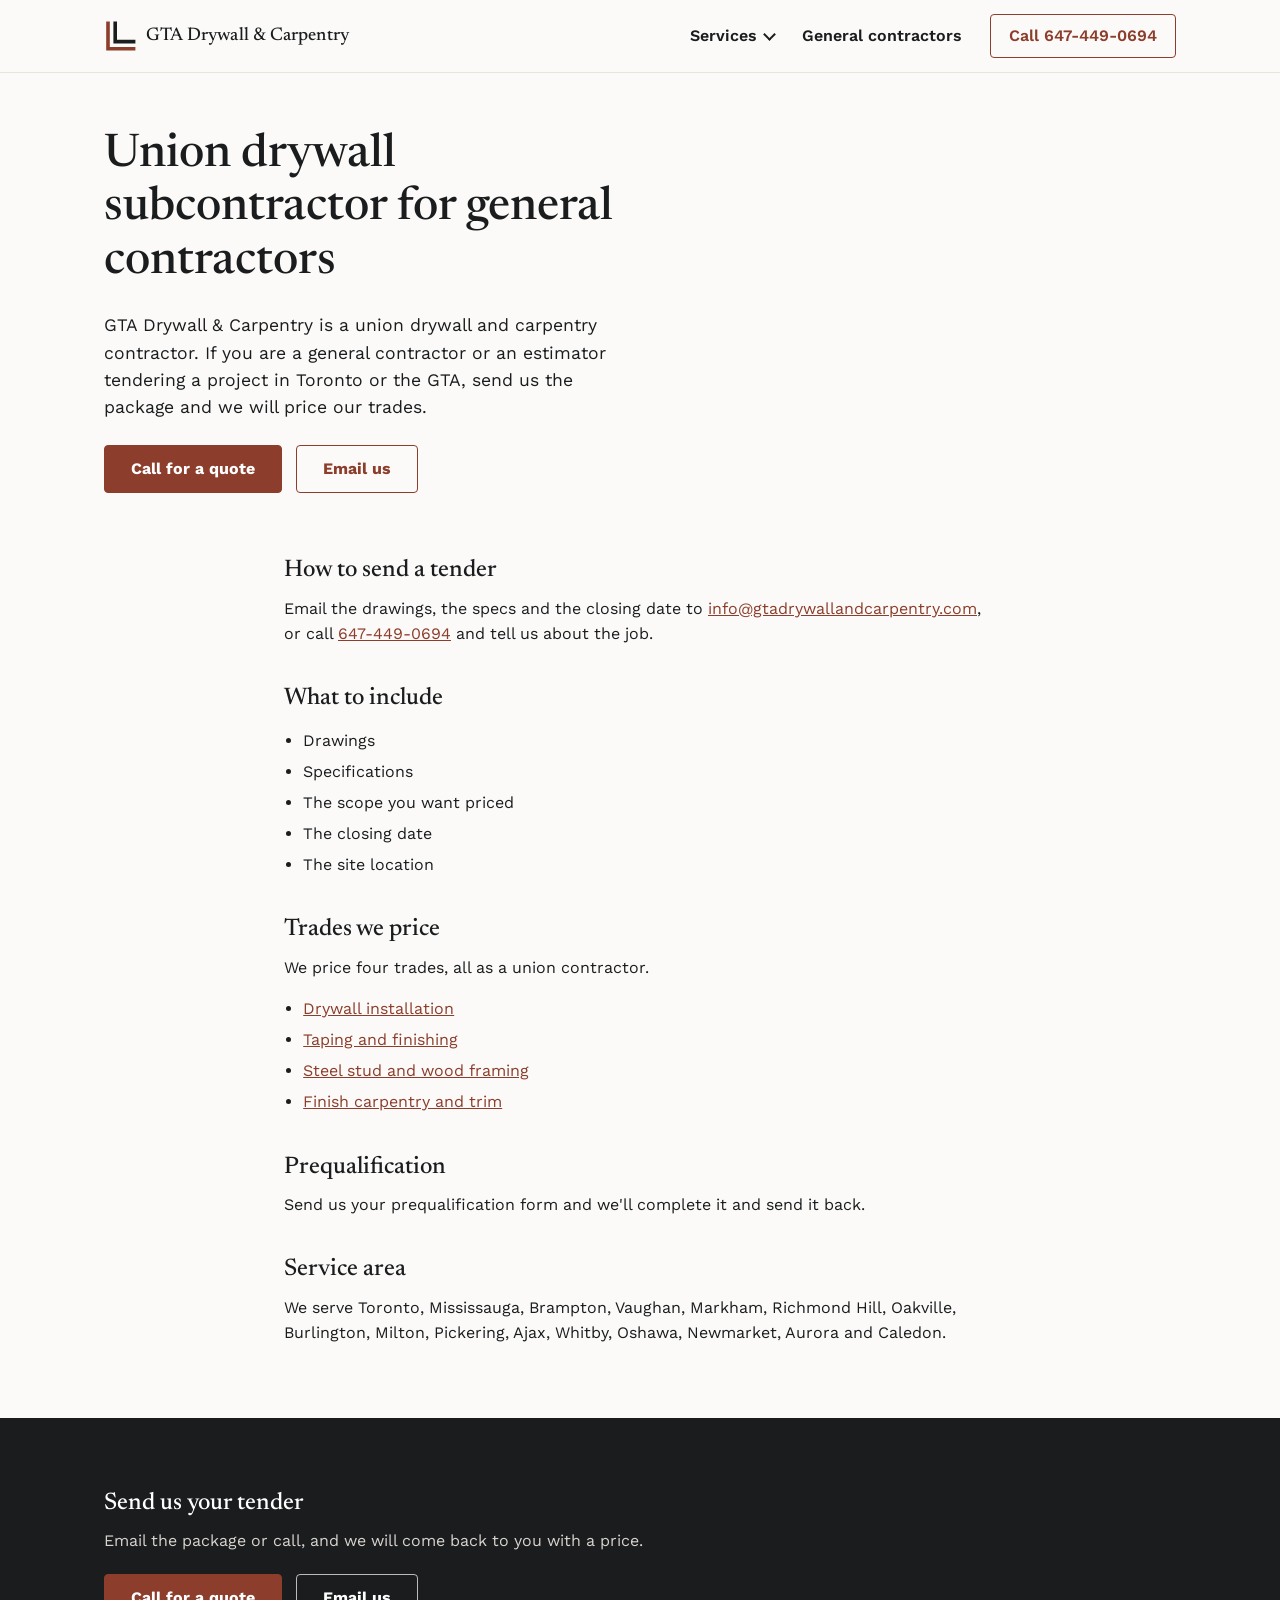
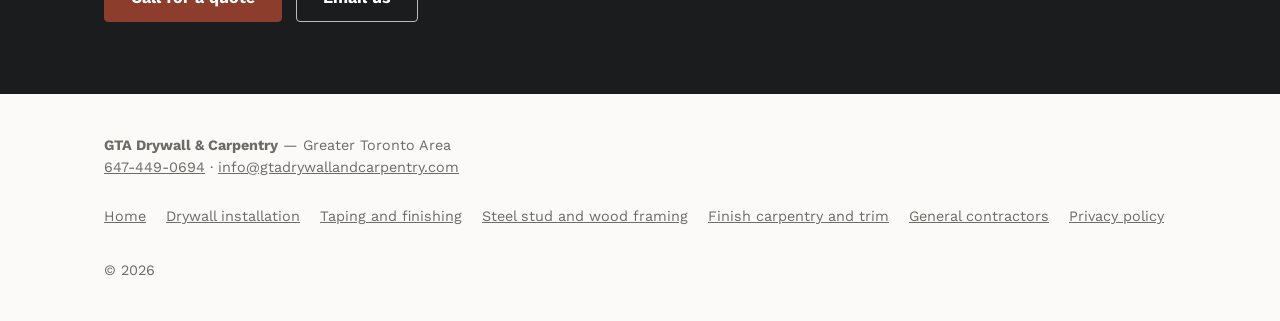
==== general-contractors/index.html @ cbb1dd58 "feat: multi-page SEO site with service and contractor pages Adds four service pages, a general contr" ====
<!doctype html>
<html lang="en-CA">
<head>
<meta charset="UTF-8">
<meta name="viewport" content="width=device-width, initial-scale=1">
<title>Union Drywall Subcontractor in Toronto &amp; the GTA</title>
<meta name="description" content="Union drywall subcontractor for general contractors in Toronto and the GTA. Email drawings, specs and the closing date, or call. We price four trades.">
<link rel="canonical" href="https://gtadrywallandcarpentry.com/general-contractors/">
<meta name="robots" content="index, follow">

<meta property="og:type" content="website">
<meta property="og:title" content="Union Drywall Subcontractor in Toronto &amp; the GTA">
<meta property="og:description" content="Union drywall subcontractor for general contractors in Toronto and the GTA. Email drawings, specs and the closing date, or call. We price four trades.">
<meta property="og:url" content="https://gtadrywallandcarpentry.com/general-contractors/">
<meta property="og:image" content="https://gtadrywallandcarpentry.com/images/hero-finished-interior.jpg">
<meta property="og:site_name" content="GTA Drywall &amp; Carpentry">
<meta property="og:locale" content="en_CA">
<meta name="twitter:card" content="summary_large_image">
<meta name="twitter:title" content="Union Drywall Subcontractor in Toronto &amp; the GTA">
<meta name="twitter:description" content="Union drywall subcontractor for general contractors in Toronto and the GTA. Email drawings, specs and the closing date, or call. We price four trades.">
<meta name="twitter:image" content="https://gtadrywallandcarpentry.com/images/hero-finished-interior.jpg">

<link rel="icon" href="/favicon.ico" sizes="any">
<link rel="icon" href="/favicon.svg" type="image/svg+xml">
<link rel="icon" href="/favicon-96x96.png" sizes="96x96" type="image/png">
<link rel="apple-touch-icon" href="/apple-touch-icon.png">
<link rel="manifest" href="/site.webmanifest">

<link rel="preconnect" href="https://fonts.googleapis.com">
<link rel="preconnect" href="https://fonts.gstatic.com" crossorigin>
<link href="https://fonts.googleapis.com/css2?family=Newsreader:wght@400;500&family=Work+Sans:wght@400;600;700&display=swap" rel="stylesheet">

<link rel="stylesheet" href="/styles.css">
<script type="application/ld+json">
{
  "@context": "https://schema.org",
  "@type": "WebPage",
  "name": "Union Drywall Subcontractor in Toronto & the GTA",
  "url": "https://gtadrywallandcarpentry.com/general-contractors/",
  "description": "Union drywall subcontractor for general contractors in Toronto and the GTA. Email drawings, specs and the closing date, or call. We price four trades.",
  "about": {
    "@id": "https://gtadrywallandcarpentry.com/#business"
  }
}
</script>
<script type="application/ld+json">
{
  "@context": "https://schema.org",
  "@type": "BreadcrumbList",
  "itemListElement": [
    {
      "@type": "ListItem",
      "position": 1,
      "name": "Home",
      "item": "https://gtadrywallandcarpentry.com/"
    },
    {
      "@type": "ListItem",
      "position": 2,
      "name": "General contractors",
      "item": "https://gtadrywallandcarpentry.com/general-contractors/"
    }
  ]
}
</script>
</head>
<body>
<a class="skip-link" href="#main">Skip to content</a>

<header class="site-header">
  <div class="container">
    <a class="brand" href="/" aria-label="GTA Drywall & Carpentry, home">
      <svg width="32" height="32" viewBox="0 0 40 40" fill="none" aria-hidden="true">
        <path d="M5 4 V36 H37" stroke="#8C3D2B" stroke-width="4.5" stroke-linecap="square"/>
        <path d="M14 4 V27 H37" stroke="#1A1C1E" stroke-width="4.5" stroke-linecap="square"/>
      </svg>
      <span class="brand-word">GTA Drywall &amp; Carpentry</span>
    </a>
    <nav class="site-nav" aria-label="Main">
      <details class="nav-services">
        <summary>Services</summary>
        <ul><li><a href="/services/drywall-installation/">Drywall installation</a></li><li><a href="/services/taping-and-finishing/">Taping and finishing</a></li><li><a href="/services/steel-stud-framing/">Steel stud and wood framing</a></li><li><a href="/services/finish-carpentry/">Finish carpentry and trim</a></li></ul>
      </details>
      <a class="nav-link" href="/general-contractors/">General contractors</a>
    </nav>
    <a class="header-call" href="tel:+16474490694">Call 647-449-0694</a>
  </div>
</header>
<main id="main">

  <section class="page-intro">
    <div class="container">
      <div>
        <h1>Union drywall subcontractor for general contractors</h1>
        <p class="lead">GTA Drywall &amp; Carpentry is a union drywall and carpentry contractor. If you are a general contractor or an estimator tendering a project in Toronto or the GTA, send us the package and we will price our trades.</p>
        <div class="hero-ctas">
          <a class="btn btn-primary" href="tel:+16474490694">Call for a quote</a>
          <a class="btn btn-outline" href="mailto:info@gtadrywallandcarpentry.com">Email us</a>
        </div>
      </div>
    </div>
  </section>

  <section class="prose">
    <div class="container">
      <h2>How to send a tender</h2>
      <p>Email the drawings, the specs and the closing date to <a href="mailto:info@gtadrywallandcarpentry.com">info@gtadrywallandcarpentry.com</a>, or call <a href="tel:+16474490694">647-449-0694</a> and tell us about the job.</p>

      <h2>What to include</h2>
      <ul>
        <li>Drawings</li>
        <li>Specifications</li>
        <li>The scope you want priced</li>
        <li>The closing date</li>
        <li>The site location</li>
      </ul>

      <h2>Trades we price</h2>
      <p>We price four trades, all as a union contractor.</p>
      <ul>
        <li><a href="/services/drywall-installation/">Drywall installation</a></li>
        <li><a href="/services/taping-and-finishing/">Taping and finishing</a></li>
        <li><a href="/services/steel-stud-framing/">Steel stud and wood framing</a></li>
        <li><a href="/services/finish-carpentry/">Finish carpentry and trim</a></li>
      </ul>

      <h2>Prequalification</h2>
      <p>Send us your prequalification form and we'll complete it and send it back.</p>

      <h2>Service area</h2>
      <p>We serve Toronto, Mississauga, Brampton, Vaughan, Markham, Richmond Hill, Oakville, Burlington, Milton, Pickering, Ajax, Whitby, Oshawa, Newmarket, Aurora and Caledon.</p>
    </div>
  </section>

  <section class="cta-block">
    <div class="container">
      <h2>Send us your tender</h2>
      <p>Email the package or call, and we will come back to you with a price.</p>
      <div class="hero-ctas">
        <a class="btn btn-primary" href="tel:+16474490694">Call for a quote</a>
        <a class="btn btn-secondary" href="mailto:info@gtadrywallandcarpentry.com">Email us</a>
      </div>
    </div>
  </section>

</main>

<footer class="site-footer">
  <div class="container">
    <div>
      <strong>GTA Drywall &amp; Carpentry</strong> — Greater Toronto Area<br>
      <a href="tel:+16474490694">647-449-0694</a> · <a href="mailto:info@gtadrywallandcarpentry.com">info@gtadrywallandcarpentry.com</a>
    </div>
    <ul class="footer-links">
      <li><a href="/">Home</a></li>
      <li><a href="/services/drywall-installation/">Drywall installation</a></li><li><a href="/services/taping-and-finishing/">Taping and finishing</a></li><li><a href="/services/steel-stud-framing/">Steel stud and wood framing</a></li><li><a href="/services/finish-carpentry/">Finish carpentry and trim</a></li>
      <li><a href="/general-contractors/">General contractors</a></li>
      <li><a href="/privacy-policy/">Privacy policy</a></li>
      <li>&copy; 2026</li>
    </ul>
  </div>
</footer>

</body>
</html>
---- styles.css ----
/* GTA Drywall & Carpentry — styles.css */

:root {
  --chalk: #FBFAF8;
  --ink: #1A1C1E;
  --oxblood: #8C3D2B;
  --ash: #6E6B66;
  --card-white: #FFFFFF;
  --hairline: #E8E4DE;
}

* {
  box-sizing: border-box;
}

html {
  scroll-behavior: smooth;
}

body {
  margin: 0;
  background: var(--chalk);
  color: var(--ink);
  font-family: "Work Sans", Arial, sans-serif;
  font-weight: 400;
  line-height: 1.55;
  -webkit-font-smoothing: antialiased;
}

h1, h2, h3 {
  font-family: "Newsreader", Georgia, serif;
  font-weight: 500;
  line-height: 1.15;
  margin: 0 0 0.5em;
  color: var(--ink);
}

p {
  margin: 0 0 1em;
}

a {
  color: var(--oxblood);
}

img {
  display: block;
  max-width: 100%;
}

.container {
  max-width: 1120px;
  margin: 0 auto;
  padding: 0 24px;
}

/* Skip link */
.skip-link {
  position: absolute;
  left: -999px;
  top: 0;
  background: var(--oxblood);
  color: #fff;
  padding: 12px 20px;
  z-index: 100;
  border-radius: 0 0 4px 0;
}

.skip-link:focus {
  left: 0;
}

/* Focus styles */
a:focus-visible,
button:focus-visible {
  outline: 3px solid var(--oxblood);
  outline-offset: 2px;
}

/* Header */
.site-header {
  background: var(--chalk);
  border-bottom: 1px solid var(--hairline);
  position: sticky;
  top: 0;
  z-index: 10;
}

.site-header .container {
  display: flex;
  align-items: center;
  justify-content: space-between;
  padding-top: 14px;
  padding-bottom: 14px;
  gap: 16px;
}

.brand {
  display: flex;
  align-items: center;
  gap: 10px;
  text-decoration: none;
  color: var(--ink);
  min-height: 44px;
}

.brand svg {
  flex-shrink: 0;
}

.brand-word {
  font-family: "Newsreader", Georgia, serif;
  font-weight: 500;
  font-size: 1.15rem;
  color: var(--ink);
  letter-spacing: 0.01em;
}

.header-call {
  display: inline-flex;
  align-items: center;
  min-height: 44px;
  padding: 0 18px;
  border: 1px solid var(--oxblood);
  border-radius: 4px;
  color: var(--oxblood);
  text-decoration: none;
  font-weight: 600;
  white-space: nowrap;
}

.header-call:hover,
.header-call:focus-visible {
  background: var(--oxblood);
  color: #fff;
}

/* Hero */
.hero {
  position: relative;
  color: #fff;
  overflow: hidden;
}

.hero-media {
  position: absolute;
  inset: 0;
  z-index: 0;
}

.hero-media picture,
.hero-media img {
  width: 100%;
  height: 100%;
  object-fit: cover;
}

.hero-media::after {
  content: "";
  position: absolute;
  inset: 0;
  background: linear-gradient(90deg, rgba(26,28,30,0.90) 0%, rgba(26,28,30,0.60) 46%, rgba(26,28,30,0.08) 100%);
}

@media (max-width: 720px) {
  .hero-media::after {
    background: linear-gradient(180deg, rgba(26,28,30,0.35) 0%, rgba(26,28,30,0.80) 100%);
  }
}

.hero-inner {
  position: relative;
  z-index: 1;
  padding: 96px 24px 88px;
  max-width: 720px;
}

.hero h1 {
  color: #fff;
  font-size: clamp(2rem, 5vw, 3.1rem);
}

.hero .subhead {
  font-size: 1.1rem;
  color: #F2EFEA;
  max-width: 46ch;
}

.hero-ctas {
  display: flex;
  flex-wrap: wrap;
  gap: 14px;
  margin-top: 28px;
}

.btn {
  display: inline-flex;
  align-items: center;
  justify-content: center;
  min-height: 48px;
  padding: 0 26px;
  border-radius: 4px;
  text-decoration: none;
  font-weight: 700;
  font-size: 1rem;
}

.btn-primary {
  background: var(--oxblood);
  color: #fff;
  border: 1px solid var(--oxblood);
}

.btn-primary:hover,
.btn-primary:focus-visible {
  background: #732F21;
  border-color: #732F21;
}

.btn-secondary {
  background: transparent;
  color: #fff;
  border: 1px solid rgba(255,255,255,0.7);
}

.btn-secondary:hover,
.btn-secondary:focus-visible {
  background: rgba(255,255,255,0.12);
}

/* Section spacing */
section {
  padding: 72px 0;
}

.section-head {
  max-width: 640px;
  margin: 0 0 40px;
}

.section-head h2 {
  font-size: clamp(1.6rem, 3vw, 2.2rem);
}

.section-head p {
  color: var(--ash);
  font-size: 1.05rem;
  margin-bottom: 0;
}

/* Services */
.services-grid {
  display: grid;
  grid-template-columns: repeat(auto-fit, minmax(240px, 1fr));
  gap: 28px;
}

.service-card {
  background: var(--card-white);
  border: 1px solid var(--hairline);
  border-radius: 6px;
  overflow: hidden;
}

.service-card .media {
  aspect-ratio: 4 / 3;
  overflow: hidden;
}

@media (min-width: 721px) {
  .service-card .media {
    min-height: 220px;
  }
}

.service-card .media img {
  width: 100%;
  height: 100%;
  object-fit: cover;
  object-position: center;
}

.service-card .media img[data-img="drywall-ceiling-sanding"],
.service-card .media img[data-img="drywall-vaulted-ceiling"] {
  object-position: center 35%;
}

.service-card .body {
  padding: 20px 20px 24px;
}

.service-card h3 {
  font-size: 1.2rem;
}

.service-card p {
  color: var(--ash);
  font-size: 0.95rem;
  margin-bottom: 0;
}

/* Commercial/residential band */
.band {
  background: var(--ink);
  color: #fff;
}

.band .container {
  display: grid;
  grid-template-columns: 1fr 1fr;
  gap: 40px;
  align-items: center;
}

.band .media {
  aspect-ratio: 3 / 2;
  overflow: hidden;
  border-radius: 6px;
}

.band .media img {
  width: 100%;
  height: 100%;
  object-fit: cover;
}

.band h2 {
  color: #fff;
}

.band p {
  color: #D8D4CE;
}

.band ul {
  margin: 0;
  padding-left: 1.1em;
  color: #D8D4CE;
}

.band li {
  margin-bottom: 0.4em;
}

/* How we work */
.how-grid {
  display: grid;
  grid-template-columns: repeat(auto-fit, minmax(220px, 1fr));
  gap: 32px;
}

.how-item h3 {
  font-size: 1.1rem;
  color: var(--oxblood);
}

.how-item p {
  color: var(--ash);
  margin-bottom: 0;
}

/* Contact */
.contact {
  background: var(--card-white);
  border-top: 1px solid var(--hairline);
  border-bottom: 1px solid var(--hairline);
}

.contact-grid {
  display: grid;
  grid-template-columns: repeat(auto-fit, minmax(220px, 1fr));
  gap: 28px;
}

.contact-item h3 {
  font-size: 1rem;
  text-transform: uppercase;
  letter-spacing: 0.06em;
  color: var(--ash);
  font-family: "Work Sans", Arial, sans-serif;
  font-weight: 700;
}

.contact-item a,
.contact-item p {
  font-size: 1.2rem;
  color: var(--ink);
}

.contact-item a {
  display: inline-flex;
  align-items: center;
  min-height: 44px;
  text-decoration: underline;
  overflow-wrap: anywhere;
}

.contact-item p {
  text-decoration: none;
}

.contact-item a:hover,
.contact-item a:focus-visible {
  color: var(--oxblood);
}

/* Footer */
.site-footer {
  padding: 40px 0;
  color: var(--ash);
  font-size: 0.9rem;
}

.site-footer .container {
  display: flex;
  flex-wrap: wrap;
  justify-content: space-between;
  align-items: center;
  gap: 16px;
}

.site-footer a {
  color: var(--ash);
  text-decoration: underline;
}

.site-footer a:hover,
.site-footer a:focus-visible {
  color: var(--oxblood);
}

.footer-links {
  display: flex;
  gap: 20px;
  flex-wrap: wrap;
  list-style: none;
  padding: 0;
  margin: 0;
}

.footer-links a {
  display: inline-flex;
  align-items: center;
  min-height: 44px;
  overflow-wrap: anywhere;
}

/* Site navigation */
.site-nav {
  display: flex;
  align-items: center;
  gap: 4px;
  margin-left: auto;
}

.nav-link,
.nav-services summary {
  display: inline-flex;
  align-items: center;
  min-height: 44px;
  padding: 0 12px;
  color: var(--ink);
  font-weight: 600;
  text-decoration: none;
  cursor: pointer;
  list-style: none;
}

.nav-services summary::-webkit-details-marker {
  display: none;
}

.nav-services summary::after {
  content: "";
  width: 7px;
  height: 7px;
  margin: -3px 0 0 8px;
  border-right: 2px solid currentColor;
  border-bottom: 2px solid currentColor;
  transform: rotate(45deg);
}

.nav-services[open] summary::after {
  margin-top: 3px;
  transform: rotate(-135deg);
}

.nav-link:hover,
.nav-services summary:hover,
.nav-link:focus-visible,
.nav-services summary:focus-visible {
  color: var(--oxblood);
}

.nav-services {
  position: relative;
}

.nav-services ul {
  position: absolute;
  top: 100%;
  left: 0;
  z-index: 20;
  width: 280px;
  max-width: calc(100vw - 48px);
  margin: 0;
  padding: 8px 0;
  list-style: none;
  background: var(--card-white);
  border: 1px solid var(--hairline);
  border-radius: 6px;
  box-shadow: 0 8px 24px rgba(26,28,30,0.12);
}

.nav-services li a {
  display: flex;
  align-items: center;
  min-height: 44px;
  padding: 0 16px;
  color: var(--ink);
  text-decoration: none;
}

.nav-services li a:hover,
.nav-services li a:focus-visible {
  background: var(--chalk);
  color: var(--oxblood);
}

@media (max-width: 720px) {
  .site-header .container {
    flex-wrap: wrap;
    row-gap: 0;
    padding-top: 10px;
    padding-bottom: 6px;
  }

  .brand {
    flex: 1 1 0;
    min-width: 0;
  }

  .header-call {
    order: 2;
  }

  .site-nav {
    order: 3;
    width: 100%;
    margin-left: -12px;
  }
}

/* Button on light backgrounds */
.btn-outline {
  background: transparent;
  color: var(--oxblood);
  border: 1px solid var(--oxblood);
}

.btn-outline:hover,
.btn-outline:focus-visible {
  background: var(--oxblood);
  color: #fff;
}

.btn-arrow::after {
  content: "\2192";
  margin-left: 8px;
}

.service-card .btn {
  margin-top: 16px;
  min-height: 44px;
  padding: 0 18px;
  font-size: 0.95rem;
  text-align: center;
}

/* General contractors band (home) */
.gc-band {
  background: var(--card-white);
  border-top: 1px solid var(--hairline);
}

.gc-band .container {
  display: flex;
  flex-wrap: wrap;
  align-items: center;
  justify-content: space-between;
  gap: 24px;
}

.gc-band h2 {
  font-size: clamp(1.6rem, 3vw, 2.2rem);
}

.gc-band p {
  max-width: 56ch;
  margin: 0;
  color: var(--ash);
  font-size: 1.05rem;
}

/* Inner pages */
.page-intro {
  padding: 56px 0 40px;
}

.page-intro .container {
  display: grid;
  grid-template-columns: 1fr 1fr;
  gap: 40px;
  align-items: center;
}

.page-intro h1 {
  font-size: clamp(2rem, 4.5vw, 2.9rem);
}

.page-intro .lead {
  font-size: 1.1rem;
  max-width: 52ch;
}

.page-intro .hero-ctas {
  margin-top: 24px;
}

.page-intro .media {
  aspect-ratio: 4 / 3;
  overflow: hidden;
  border-radius: 6px;
}

.page-intro .media img {
  width: 100%;
  height: 100%;
  object-fit: cover;
}

.page-intro .media img[data-img="drywall-ceiling-sanding"],
.page-intro .media img[data-img="drywall-vaulted-ceiling"] {
  object-position: center 35%;
}

.prose {
  padding: 24px 0 56px;
}

.prose .container {
  max-width: 760px;
}

.prose h2 {
  font-size: 1.5rem;
  margin-top: 1.6em;
}

.prose h2:first-child {
  margin-top: 0;
}

.prose ul {
  padding-left: 1.2em;
}

.prose li {
  margin-bottom: 0.4em;
}

.prose a {
  display: inline-block;
  min-height: 24px;
}

.cta-block {
  background: var(--ink);
  color: #fff;
}

.cta-block h2 {
  color: #fff;
}

.cta-block p {
  color: #D8D4CE;
}

.cta-block .hero-ctas {
  margin-top: 20px;
}

.related {
  padding: 56px 0;
}

.related h2 {
  font-size: 1.4rem;
}

.related-list {
  display: flex;
  flex-wrap: wrap;
  gap: 14px;
  list-style: none;
  padding: 0;
  margin: 0;
}

@media (max-width: 720px) {
  .page-intro .container {
    grid-template-columns: 1fr;
  }
}

/* Privacy policy page */
.policy {
  padding: 72px 0 96px;
}

.policy .container {
  max-width: 760px;
}

.policy h2 {
  font-size: 1.3rem;
  margin-top: 1.6em;
}

.policy p,
.policy li {
  color: var(--ink);
}

.policy .back-link {
  display: inline-flex;
  align-items: center;
  min-height: 44px;
  margin-top: 32px;
}

@media (max-width: 720px) {
  .band .container {
    grid-template-columns: 1fr;
  }
}

@media (max-width: 400px) {
  .header-call {
    padding: 0 12px;
    font-size: 0.9rem;
  }
}
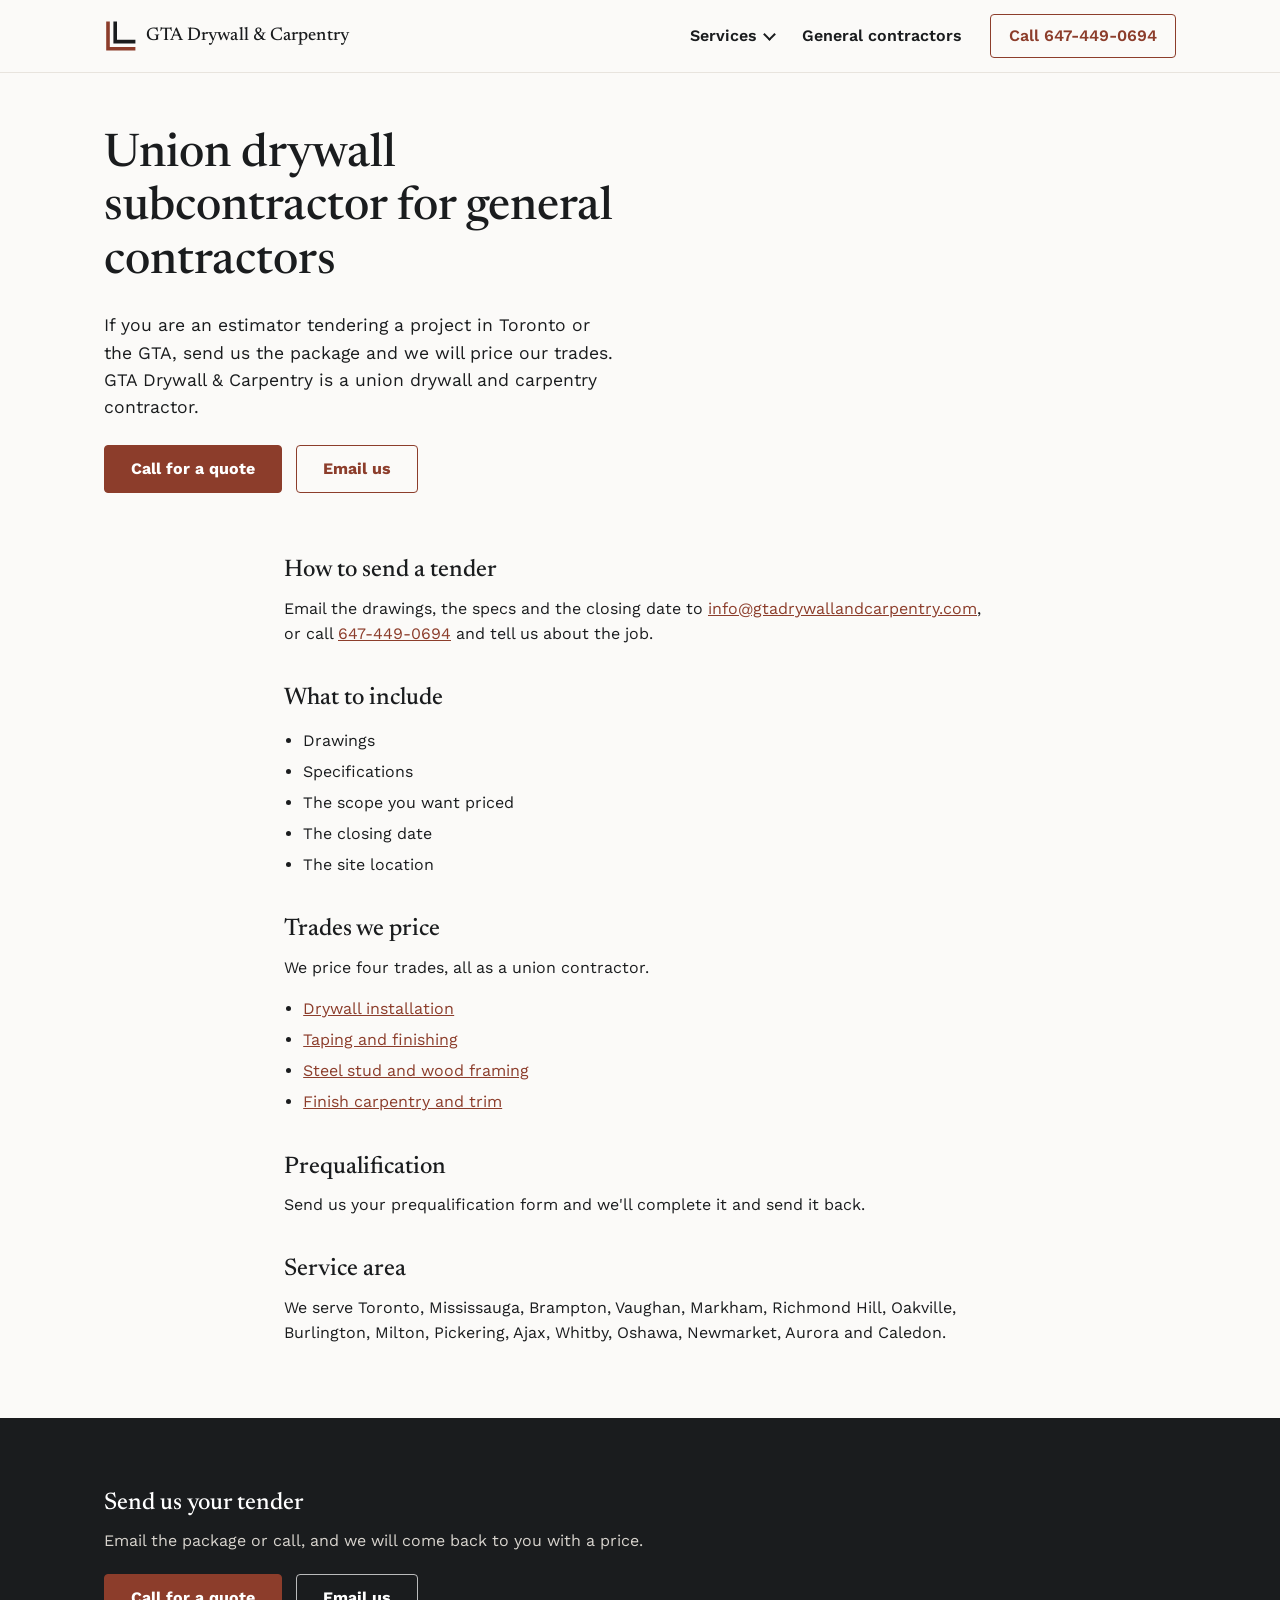
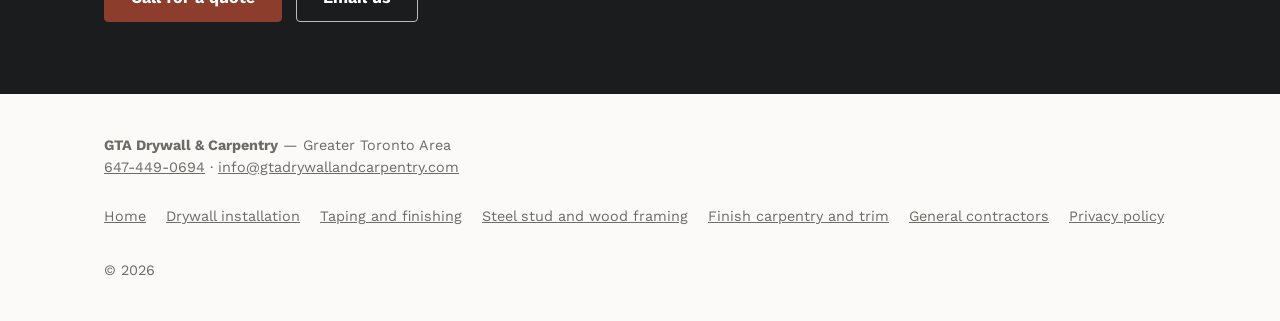
==== commit edb24260: "fix: remove invented claims and fix mobile header and card buttons Co-Authored-By: Claude Sonnet 5.5" ====
--- a/general-contractors/index.html
+++ b/general-contractors/index.html
@@ -92,7 +92,7 @@
     <div class="container">
       <div>
         <h1>Union drywall subcontractor for general contractors</h1>
-        <p class="lead">GTA Drywall &amp; Carpentry is a union drywall and carpentry contractor. If you are a general contractor or an estimator tendering a project in Toronto or the GTA, send us the package and we will price our trades.</p>
+        <p class="lead">If you are an estimator tendering a project in Toronto or the GTA, send us the package and we will price our trades. GTA Drywall &amp; Carpentry is a union drywall and carpentry contractor.</p>
         <div class="hero-ctas">
           <a class="btn btn-primary" href="tel:+16474490694">Call for a quote</a>
           <a class="btn btn-outline" href="mailto:info@gtadrywallandcarpentry.com">Email us</a>
--- a/styles.css
+++ b/styles.css
@@ -531,13 +531,20 @@
   .site-header .container {
     flex-wrap: wrap;
     row-gap: 0;
-    padding-top: 10px;
-    padding-bottom: 6px;
+    padding-top: 4px;
+    padding-bottom: 4px;
   }
 
   .brand {
     flex: 1 1 0;
     min-width: 0;
+    min-height: 40px;
+    gap: 8px;
+  }
+
+  .brand-word {
+    font-size: 1rem;
+    line-height: 1.15;
   }
 
   .header-call {
@@ -569,12 +576,29 @@
   margin-left: 8px;
 }
 
+.service-card {
+  display: flex;
+  flex-direction: column;
+}
+
+.service-card .body {
+  display: flex;
+  flex: 1;
+  flex-direction: column;
+}
+
 .service-card .btn {
-  margin-top: 16px;
+  margin-top: auto;
   min-height: 44px;
-  padding: 0 18px;
+  padding: 0 14px;
   font-size: 0.95rem;
   text-align: center;
+  white-space: nowrap;
+  width: 100%;
+}
+
+.service-card p {
+  margin-bottom: 16px;
 }
 
 /* General contractors band (home) */
